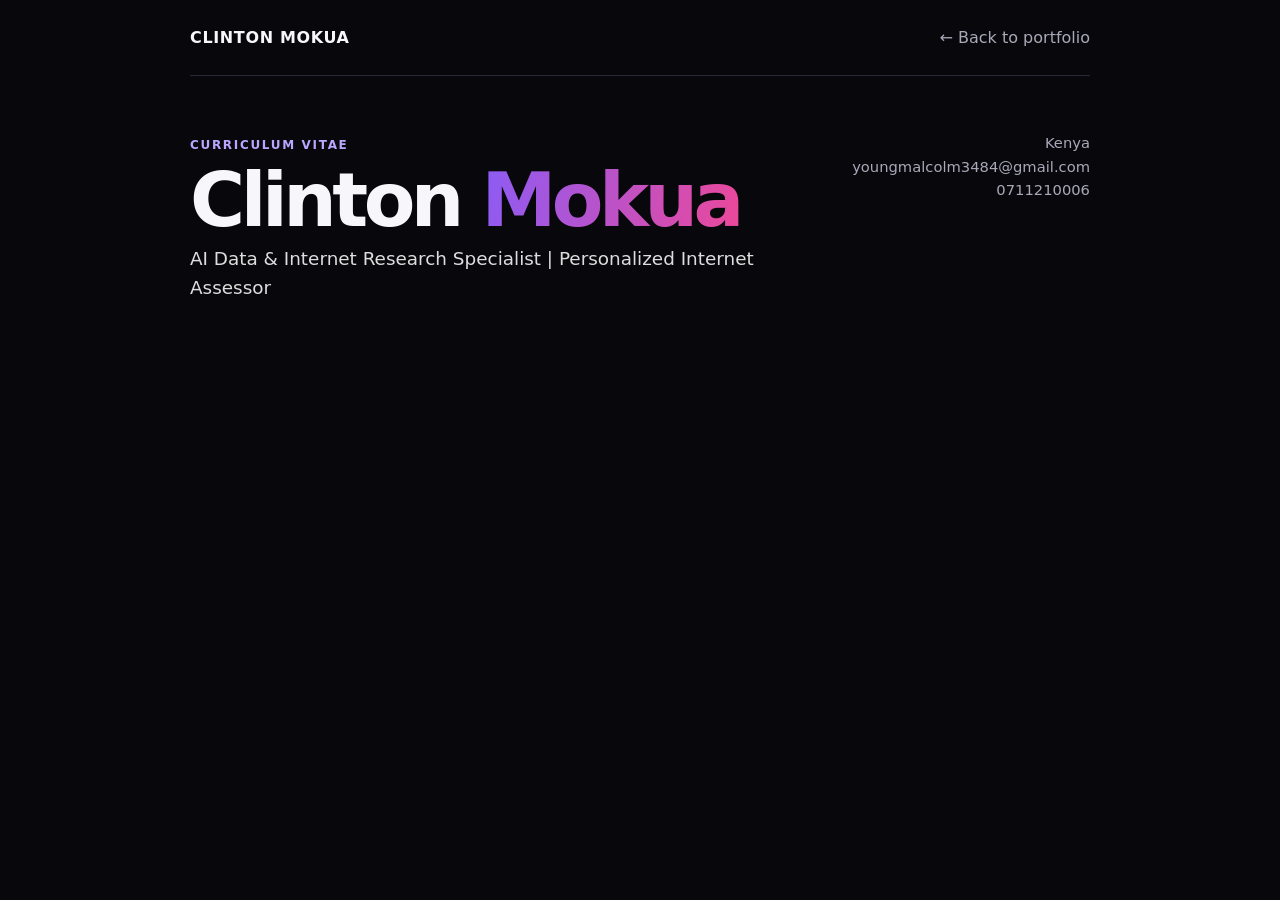
==== cv.html @ c8957bd2 "Add HTML structure for Clinton Mokua's CV This file contains the complete HTML structure for Clinton" ====
<!doctype html>
<html lang="en">
<head>
<meta charset="utf-8">
<meta name="viewport" content="width=device-width,initial-scale=1">

<title>Clinton Mokua | CV</title>

<meta name="description"
content="CV of Clinton Mokua, AI Data and Internet Research Specialist.">

<style>
:root{
  --bg:#08080c;
  --card:#12121a;
  --text:#f7f7fb;
  --muted:#a8a8b8;
  --line:#292936;
  --a:#8b5cf6;
  --b:#ec4899;
}

*{box-sizing:border-box}

body{
  margin:0;
  background:var(--bg);
  color:var(--text);
  font-family:Inter,system-ui,Arial,sans-serif;
  line-height:1.6;
}

.wrap{
  width:min(900px,92%);
  margin:auto;
}

a{
  color:inherit;
  text-decoration:none;
}

nav{
  height:76px;
  display:flex;
  justify-content:space-between;
  align-items:center;
  border-bottom:1px solid var(--line);
}

.logo{
  font-weight:900;
  letter-spacing:.04em;
}

.back{
  color:var(--muted);
}

main{
  padding:55px 0 80px;
}

.head{
  display:flex;
  justify-content:space-between;
  gap:30px;
  align-items:flex-start;
}

.eyebrow{
  color:#b9a7ff;
  text-transform:uppercase;
  letter-spacing:.14em;
  font-size:.75rem;
  font-weight:800;
}

.head h1{
  font-size:clamp(2.5rem,7vw,4.7rem);
  line-height:.95;
  letter-spacing:-.06em;
  margin:8px 0;
}

.grad{
  background:linear-gradient(100deg,var(--a),var(--b));
  -webkit-background-clip:text;
  color:transparent;
}

.role{
  font-size:1.15rem;
  color:#ddd;
}

.contact{
  text-align:right;
  color:var(--muted);
  font-size:.92rem;
}

.actions{
  display:flex;
  gap:10px;
  flex-wrap:wrap;
  margin:25px 0 45px;
}

.btn{
  display:inline-block;
  padding:11px 17px;
  border:1px solid var(--line);
  border-radius:10px;
  font-weight:750;
}

.primary{
  background:#fff;
  color:#111;
}

section{
  border-top:1px solid var(--line);
  padding:32px 0;
}

.title{
  font-size:1.15rem;
  text-transform:uppercase;
  letter-spacing:.12em;
  margin:0 0 16px;
}

.summary{
  color:#d1d1dc;
  font-size:1.02rem;
  max-width:760px;
}

.skills{
  display:flex;
  gap:8px;
  flex-wrap:wrap;
}

.skill{
  background:#171720;
  border:1px solid var(--line);
  border-radius:999px;
  padding:7px 11px;
  font-size:.82rem;
  color:#d0d0da;
}

.job{
  margin-bottom:28px;
}

.job:last-child{
  margin-bottom:0;
}

.job h3{
  margin:0;
  font-size:1.12rem;
}

.meta{
  color:#b9a7ff;
  font-size:.9rem;
  margin:2px 0 8px;
}

.job ul{
  margin:8px 0 0;
  padding-left:20px;
  color:#d0d0da;
}

.two{
  display:grid;
  grid-template-columns:1fr 1fr;
  gap:30px;
}

footer{
  border-top:1px solid var(--line);
  padding:28px 0;
  color:var(--muted);
  font-size:.88rem;
}

@media(max-width:700px){
  .head,
  .two{
    display:block;
  }

  .contact{
    text-align:left;
    margin-top:20px;
  }

  .actions{
    margin-bottom:30px;
  }
}

@media print{
  body{
    background:#fff;
    color:#111;
  }

  .wrap{
    width:100%;
  }

  nav,
  .actions,
  footer{
    display:none;
  }

  .head h1,
  .title,
  .summary,
  .job h3,
  .job ul,
  .skill{
    color:#111;
  }

  .grad{
    color:#111;
    background:none;
  }

  .contact,
  .meta{
    color:#444;
  }

  .skill{
    border-color:#ccc;
    background:#fff;
  }

  section{
    border-color:#ddd;
  }
}
</style>
</head>

<body>

<div class="wrap">

<nav>
  <div class="logo">CLINTON MOKUA</div>
  <a class="back" href="index.html">← Back to portfolio</a>
</nav>

<main>

<div class="head">

<div>
  <span class="eyebrow">Curriculum Vitae</span>

  <h1>
    Clinton <span class="grad">Mokua</span>
  </h1>

  <div class="role">
    AI Data & Internet Research Specialist | Personalized Internet Assessor
  </div>
</div>

<div class="contact">
  Kenya<br>
  youngmalcolm3484@gmail.com<br>
  0711210006
</div>

</div>

<div class="actions">

<a class="btn primary"
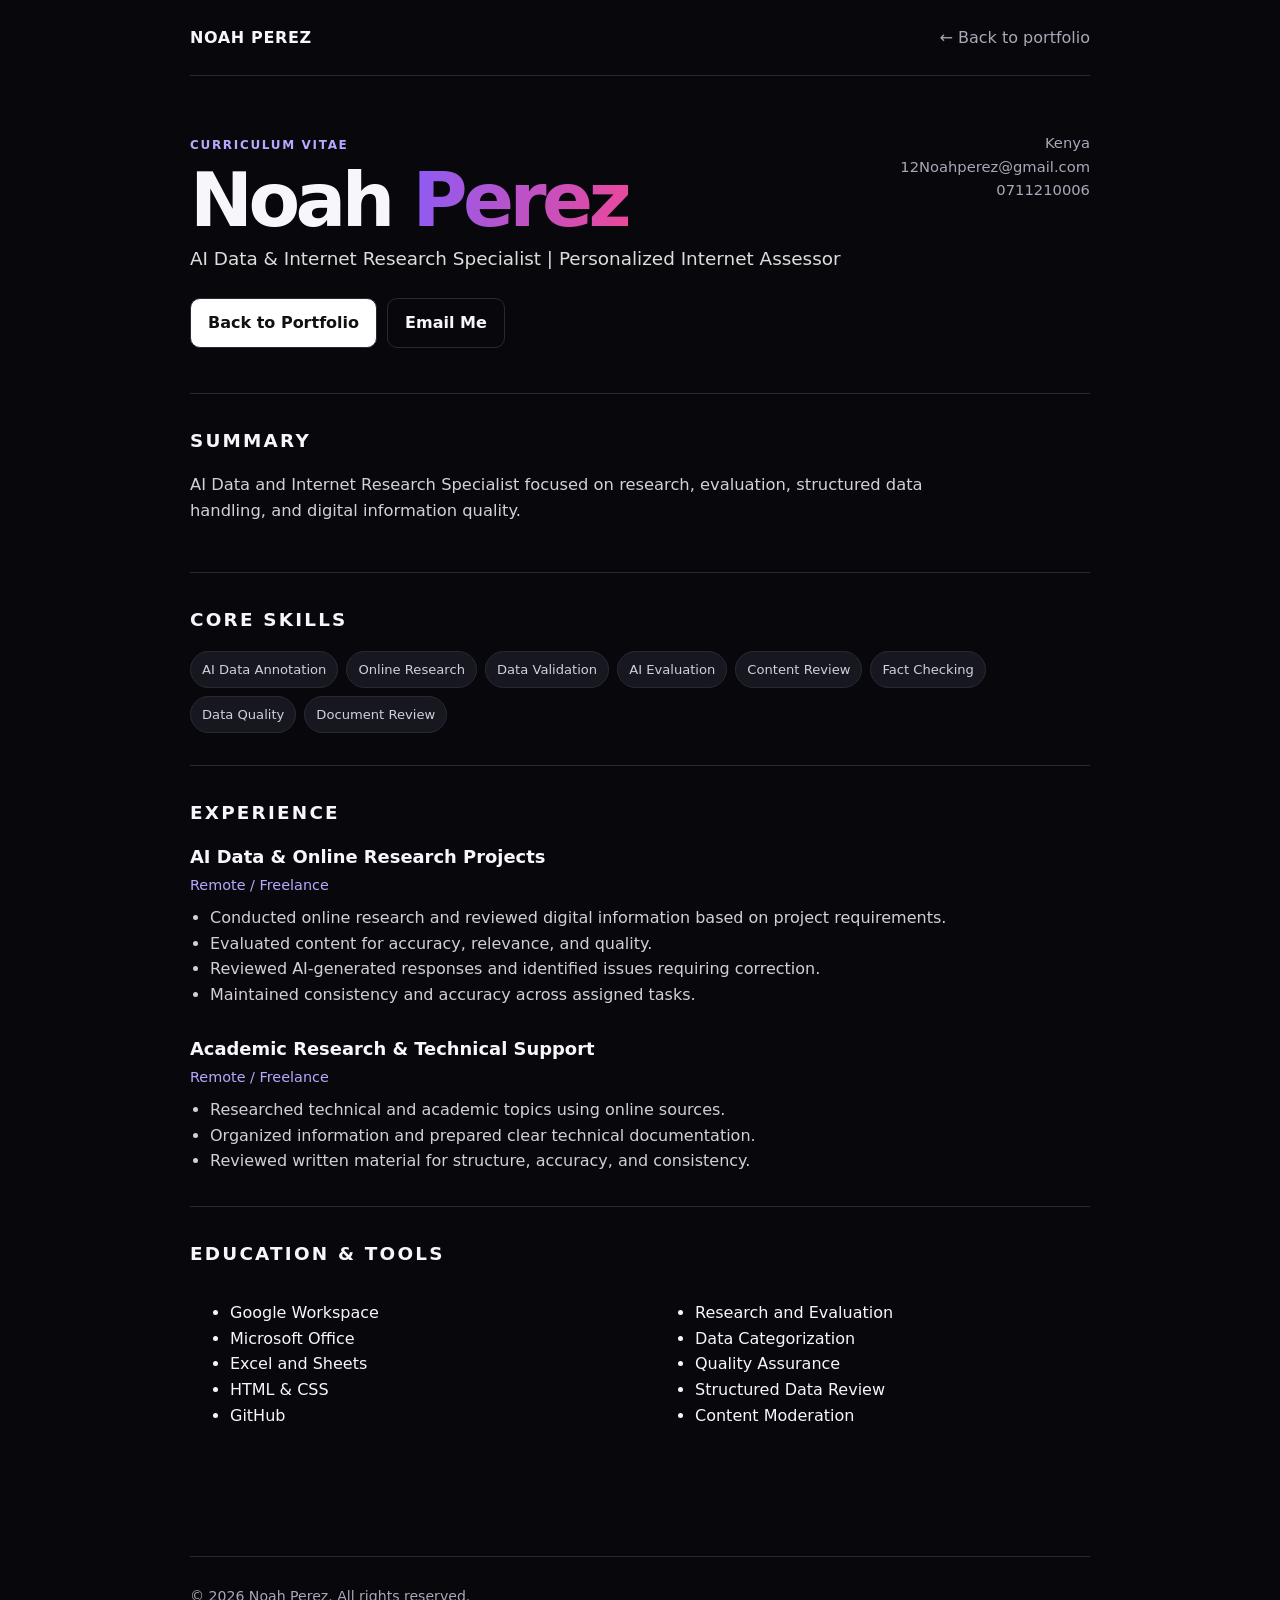
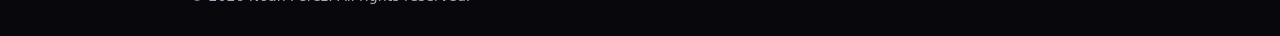
==== commit 18ca6281: "Update CV name and email to Noah Perez and 12Noahperez@gmail.com" ====
--- a/cv.html
+++ b/cv.html
@@ -4,10 +4,10 @@
 <meta charset="utf-8">
 <meta name="viewport" content="width=device-width,initial-scale=1">
 
-<title>Clinton Mokua | CV</title>
+<title>Noah Perez | CV</title>
 
 <meta name="description"
-content="CV of Clinton Mokua, AI Data and Internet Research Specialist.">
+content="CV of Noah Perez, AI Data and Internet Research Specialist.">
 
 <style>
 :root{
@@ -259,7 +259,7 @@
 <div class="wrap">
 
 <nav>
-  <div class="logo">CLINTON MOKUA</div>
+  <div class="logo">NOAH PEREZ</div>
   <a class="back" href="index.html">← Back to portfolio</a>
 </nav>
 
@@ -271,17 +271,17 @@
   <span class="eyebrow">Curriculum Vitae</span>
 
   <h1>
-    Clinton <span class="grad">Mokua</span>
+    Noah <span class="grad">Perez</span>
   </h1>
 
   <div class="role">
-    AI Data & Internet Research Specialist | Personalized Internet Assessor
+    AI Data &amp; Internet Research Specialist | Personalized Internet Assessor
   </div>
 </div>
 
 <div class="contact">
   Kenya<br>
-  youngmalcolm3484@gmail.com<br>
+  12Noahperez@gmail.com<br>
   0711210006
 </div>
 
@@ -289,4 +289,85 @@
 
 <div class="actions">
 
-<a class="btn primary"
+<a class="btn primary" href="index.html">Back to Portfolio</a>
+<a class="btn" href="mailto:12Noahperez@gmail.com">Email Me</a>
+
+</div>
+
+<section>
+  <h2 class="title">Summary</h2>
+  <p class="summary">
+    AI Data and Internet Research Specialist focused on research, evaluation, structured data handling,
+    and digital information quality.
+  </p>
+</section>
+
+<section>
+  <h2 class="title">Core Skills</h2>
+  <div class="skills">
+    <span class="skill">AI Data Annotation</span>
+    <span class="skill">Online Research</span>
+    <span class="skill">Data Validation</span>
+    <span class="skill">AI Evaluation</span>
+    <span class="skill">Content Review</span>
+    <span class="skill">Fact Checking</span>
+    <span class="skill">Data Quality</span>
+    <span class="skill">Document Review</span>
+  </div>
+</section>
+
+<section>
+  <h2 class="title">Experience</h2>
+
+  <div class="job">
+    <h3>AI Data &amp; Online Research Projects</h3>
+    <div class="meta">Remote / Freelance</div>
+    <ul>
+      <li>Conducted online research and reviewed digital information based on project requirements.</li>
+      <li>Evaluated content for accuracy, relevance, and quality.</li>
+      <li>Reviewed AI-generated responses and identified issues requiring correction.</li>
+      <li>Maintained consistency and accuracy across assigned tasks.</li>
+    </ul>
+  </div>
+
+  <div class="job">
+    <h3>Academic Research &amp; Technical Support</h3>
+    <div class="meta">Remote / Freelance</div>
+    <ul>
+      <li>Researched technical and academic topics using online sources.</li>
+      <li>Organized information and prepared clear technical documentation.</li>
+      <li>Reviewed written material for structure, accuracy, and consistency.</li>
+    </ul>
+  </div>
+</section>
+
+<section>
+  <h2 class="title">Education &amp; Tools</h2>
+  <div class="two">
+    <ul>
+      <li>Google Workspace</li>
+      <li>Microsoft Office</li>
+      <li>Excel and Sheets</li>
+      <li>HTML &amp; CSS</li>
+      <li>GitHub</li>
+    </ul>
+    <ul>
+      <li>Research and Evaluation</li>
+      <li>Data Categorization</li>
+      <li>Quality Assurance</li>
+      <li>Structured Data Review</li>
+      <li>Content Moderation</li>
+    </ul>
+  </div>
+</section>
+
+</main>
+
+<footer>
+  © 2026 Noah Perez. All rights reserved.
+</footer>
+
+</div>
+
+</body>
+</html>
